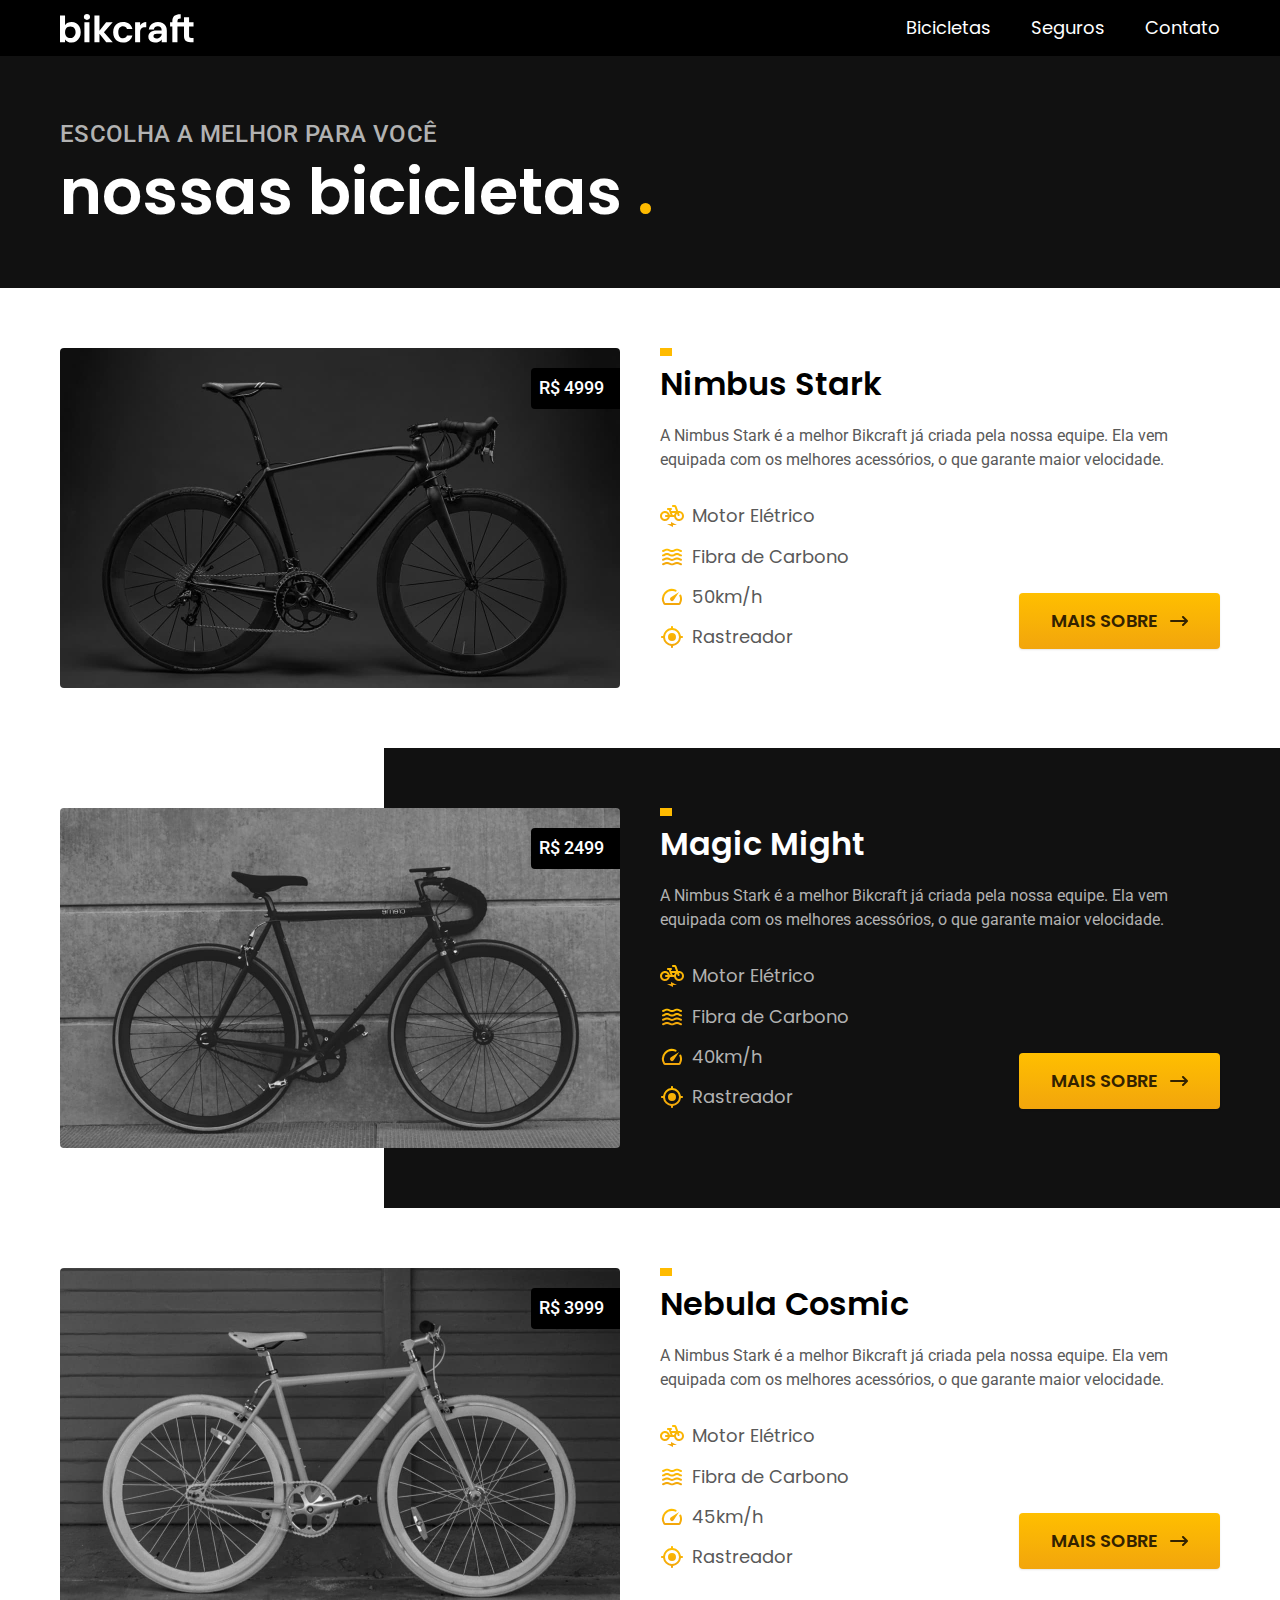
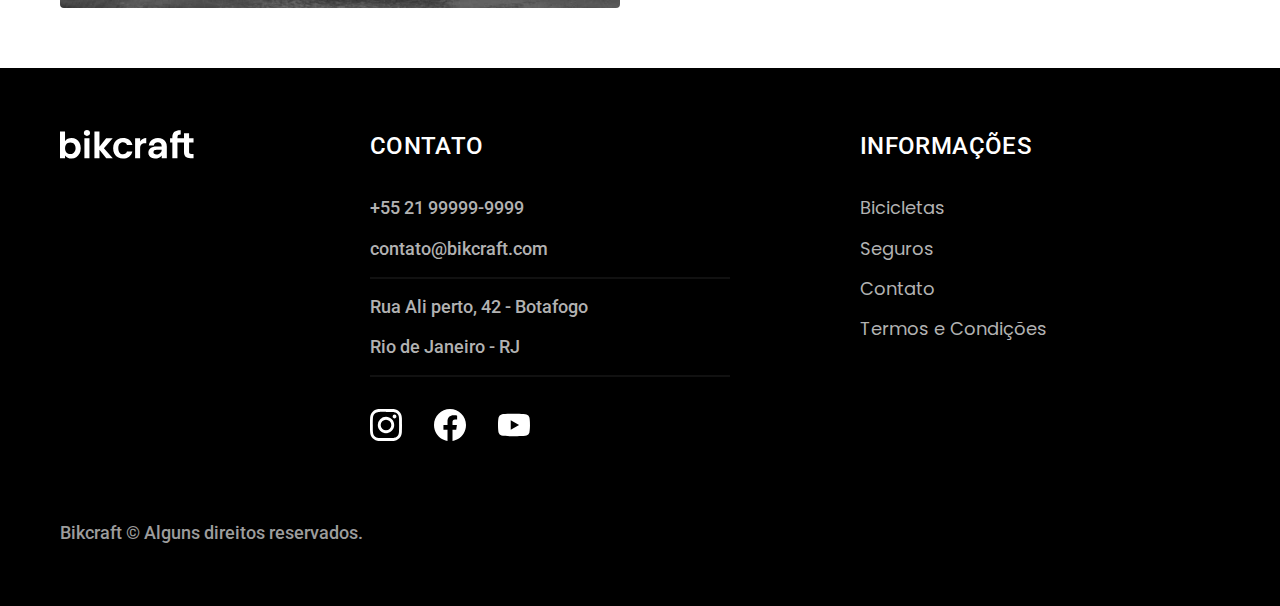
==== bicicletas.html @ ecf916e0 "pagina bicicletas" ====
<!DOCTYPE html>
<html lang="pt-br">
  <head>
    <meta charset="UTF-8" />
    <meta name="viewport" content="width=device-width, initial-scale=1.0" />

    <title>Bicicletas - Bikcraft</title>
    <meta name="description" content="Termos e condições." />

    <link rel="stylesheet" href="./css/style.css" />
    <link rel="preconnect" href="https://fonts.googleapis.com" />
    <link rel="preconnect" href="https://fonts.gstatic.com" crossorigin />
    <link
      href="https://fonts.googleapis.com/css2?family=Merriweather:ital,wght@1,900&family=Poppins:wght@400;600&family=Roboto:wght@400;500&display=swap"
      rel="stylesheet"
    />
  </head>

  <body id="bicicletas">
    <header class="header-bg">
      <div class="header container">
        <a href="./"><img src="./img/bikcraft.svg" alt="bikcraft" /></a>
        <nav aria-label="primária">
          <ul class="header-menu cor-0 font-1-m">
            <li><a href="./bicicletas.html">Bicicletas</a></li>
            <li><a href="./seguros.html">Seguros</a></li>
            <li><a href="./contato.html">Contato</a></li>
          </ul>
        </nav>
      </div>
    </header>
    <main>
      <div class="titulo-bg">
        <div class="titulo container">
          <p class="font-2-l-b cor-5">Escolha a melhor para você</p>
          <h1 class="font-1-xxl cor-0">
            nossas bicicletas <span class="cor-p1">.</span>
          </h1>
        </div>
      </div>

      <div class="bicicletas container">
        <div class="bicicletas-imagem">
          <img src="./img/bicicletas/nimbus.jpg" alt="bicicleta preta" />
          <span class="font-2-m cor-0">R$ 4999</span>
        </div>
        <div class="bicicletas-conteudo">
          <h2 class="font-1-xl">Nimbus Stark</h2>
          <p class="font-2-s cor-8">
            A Nimbus Stark é a melhor Bikcraft já criada pela nossa equipe. Ela
            vem equipada com os melhores acessórios, o que garante maior
            velocidade.
          </p>
          <ul class="font-1-m cor-8">
            <li>
              <img src="./img/icones/eletrica.svg" alt="" />Motor Elétrico
            </li>
            <li>
              <img src="./img/icones/carbono.svg" alt="" />Fibra de Carbono
            </li>
            <li><img src="./img/icones/velocidade.svg" alt="" />50km/h</li>
            <li><img src="./img/icones/rastreador.svg" alt="" />Rastreador</li>
          </ul>
          <a class="botao seta" href="./bicicletas/nimbus.html">Mais Sobre</a>
        </div>
      </div>

      <div class="bicicletas-bg">
        <div class="bicicletas container">
          <div class="bicicletas-imagem">
            <img src="./img/bicicletas/magic.jpg" alt="bicicleta preta" />
            <span class="font-2-m cor-0">R$ 2499</span>
          </div>
          <div class="bicicletas-conteudo">
            <h2 class="font-1-xl cor-0">Magic Might</h2>
            <p class="font-2-s cor-5">
              A Nimbus Stark é a melhor Bikcraft já criada pela nossa equipe.
              Ela vem equipada com os melhores acessórios, o que garante maior
              velocidade.
            </p>
            <ul class="font-1-m cor-5">
              <li>
                <img src="./img/icones/eletrica.svg" alt="" />Motor Elétrico
              </li>
              <li>
                <img src="./img/icones/carbono.svg" alt="" />Fibra de Carbono
              </li>
              <li><img src="./img/icones/velocidade.svg" alt="" />40km/h</li>
              <li>
                <img src="./img/icones/rastreador.svg" alt="" />Rastreador
              </li>
            </ul>
            <a class="botao seta" href="./bicicletas/magic.html">Mais Sobre</a>
          </div>
        </div>
      </div>

      <div class="bicicletas container">
        <div class="bicicletas-imagem">
          <img src="./img/bicicletas/nebula.jpg" alt="bicicleta preta" />
          <span class="font-2-m cor-0">R$ 3999</span>
        </div>
        <div class="bicicletas-conteudo">
          <h2 class="font-1-xl">Nebula Cosmic</h2>
          <p class="font-2-s cor-8">
            A Nimbus Stark é a melhor Bikcraft já criada pela nossa equipe. Ela
            vem equipada com os melhores acessórios, o que garante maior
            velocidade.
          </p>
          <ul class="font-1-m cor-8">
            <li>
              <img src="./img/icones/eletrica.svg" alt="" />Motor Elétrico
            </li>
            <li>
              <img src="./img/icones/carbono.svg" alt="" />Fibra de Carbono
            </li>
            <li><img src="./img/icones/velocidade.svg" alt="" />45km/h</li>
            <li><img src="./img/icones/rastreador.svg" alt="" />Rastreador</li>
          </ul>
          <a class="botao seta" href="./bicicletas/nebula.html">Mais Sobre</a>
        </div>
      </div>
    </main>

    <footer class="footer-bg">
      <div class="footer container">
        <img src="./img/bikcraft.svg" alt="Bikcraft" />
        <div class="footer-contato">
          <h3 class="font-2-l-b cor-0">Contato</h3>
          <ul class="font-2-m cor-5">
            <li><a href="tel:+5521999999999">+55 21 99999-9999</a></li>
            <li>
              <a href="mailto:contato@bikcraft.com">contato@bikcraft.com</a>
            </li>
            <li>Rua Ali perto, 42 - Botafogo</li>
            <li>Rio de Janeiro - RJ</li>
          </ul>
          <div class="footer-redes">
            <a href="./"
              ><img src="./img/redes/instagram.svg" alt="instagram"
            /></a>
            <a href="./"
              ><img src="./img/redes/facebook.svg" alt="facebook"
            /></a>
            <a href="./"><img src="./img/redes/youtube.svg" alt="youtube" /></a>
          </div>
        </div>
        <div class="footer-informacoes">
          <h3 class="font-2-l-b cor-0">Informações</h3>
          <nav>
            <ul class="font-1-m cor-5">
              <li><a href="./bicicletas.html">Bicicletas</a></li>
              <li><a href="./seguros.html">Seguros</a></li>
              <li><a href="./contato.html">Contato</a></li>
              <li><a href="./termos.html">Termos e Condições</a></li>
            </ul>
          </nav>
        </div>
        <p class="font-2-m cor-6 footer-copy">
          Bikcraft © Alguns direitos reservados.
        </p>
      </div>
    </footer>
  </body>
</html>
---- css/style.css ----
@charset "UTF-08";

@import "./global.css";
@import "./header.css";
@import "./cores.css";
@import "./tipografia.css";
@import "./home-introducao.css";
@import "./utilidades.css";
@import "./bicicletas-lista.css";
@import "./home-tecnologia.css";
@import "./home-parceiros.css";
@import "./home-depoimento.css";
@import "./seguros.css";
@import "./footer.css";
@import "./termos.css";
@import "./bicicletas.css";
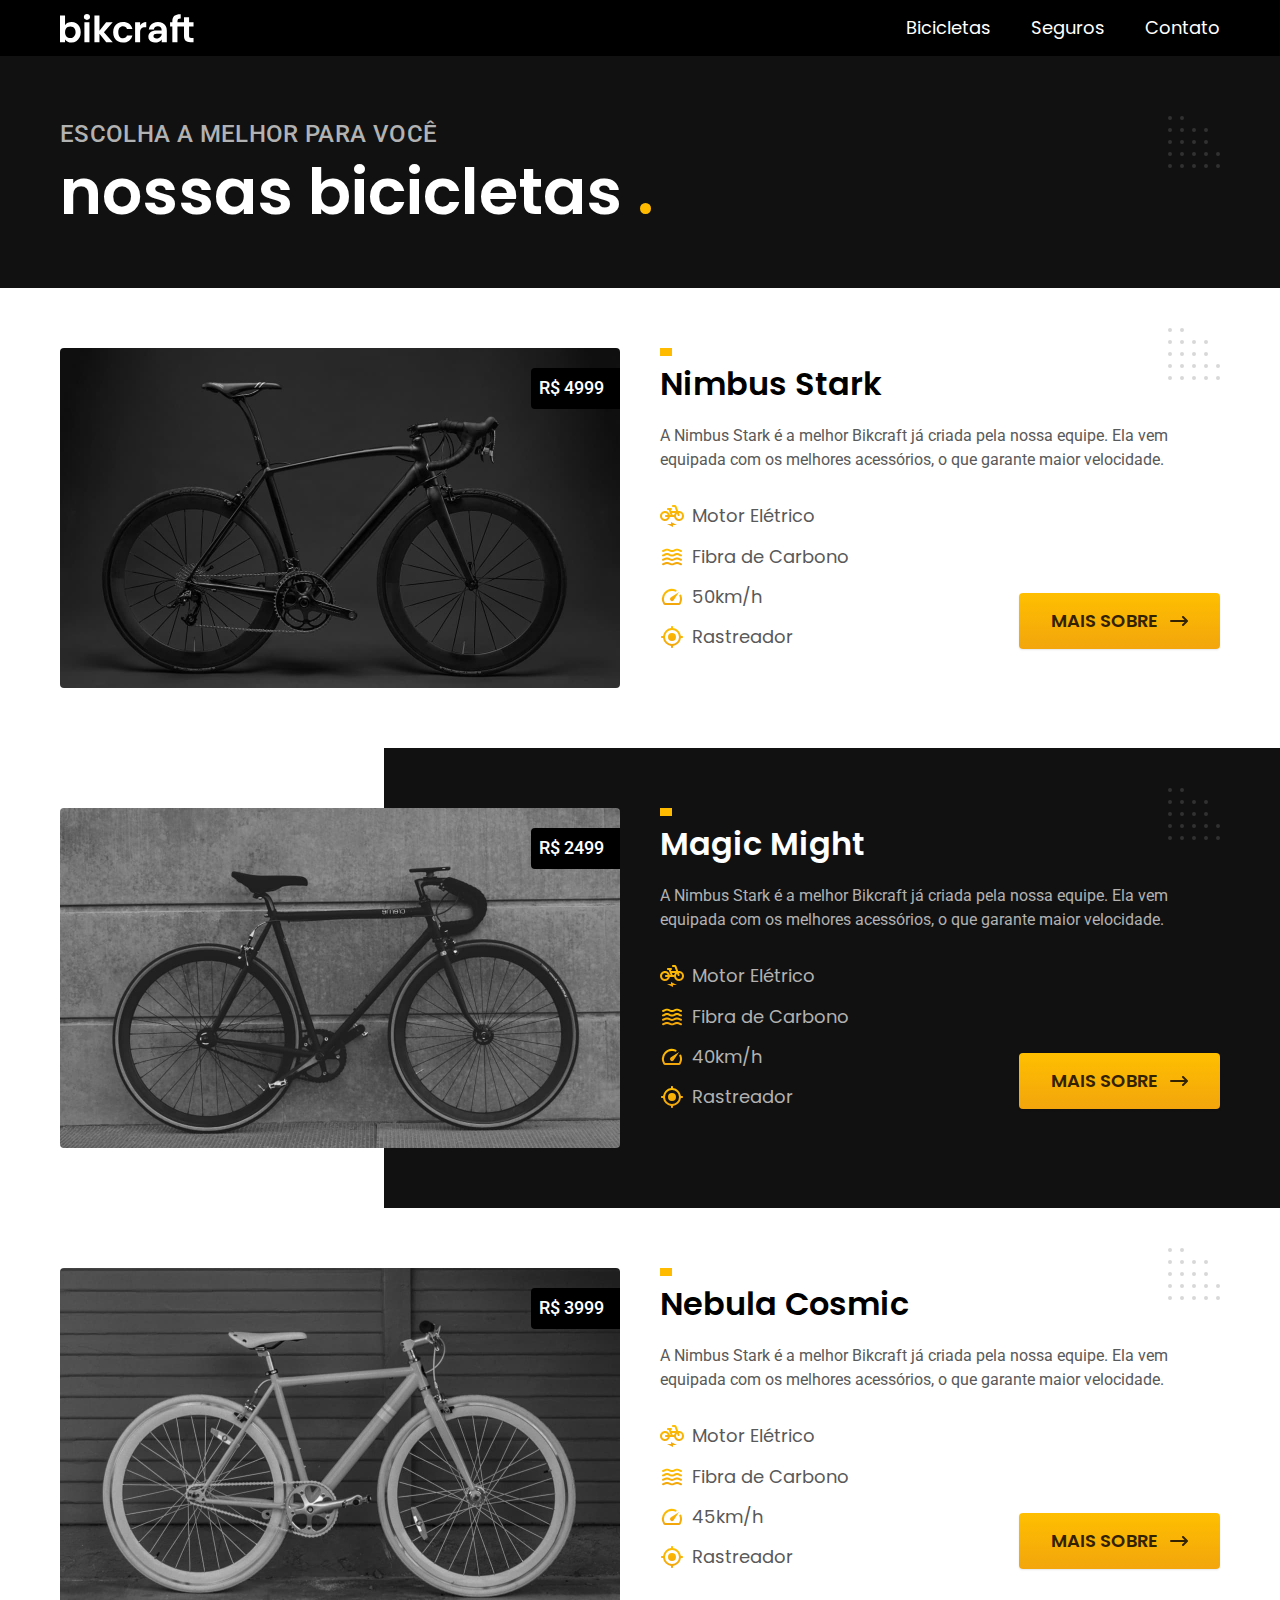
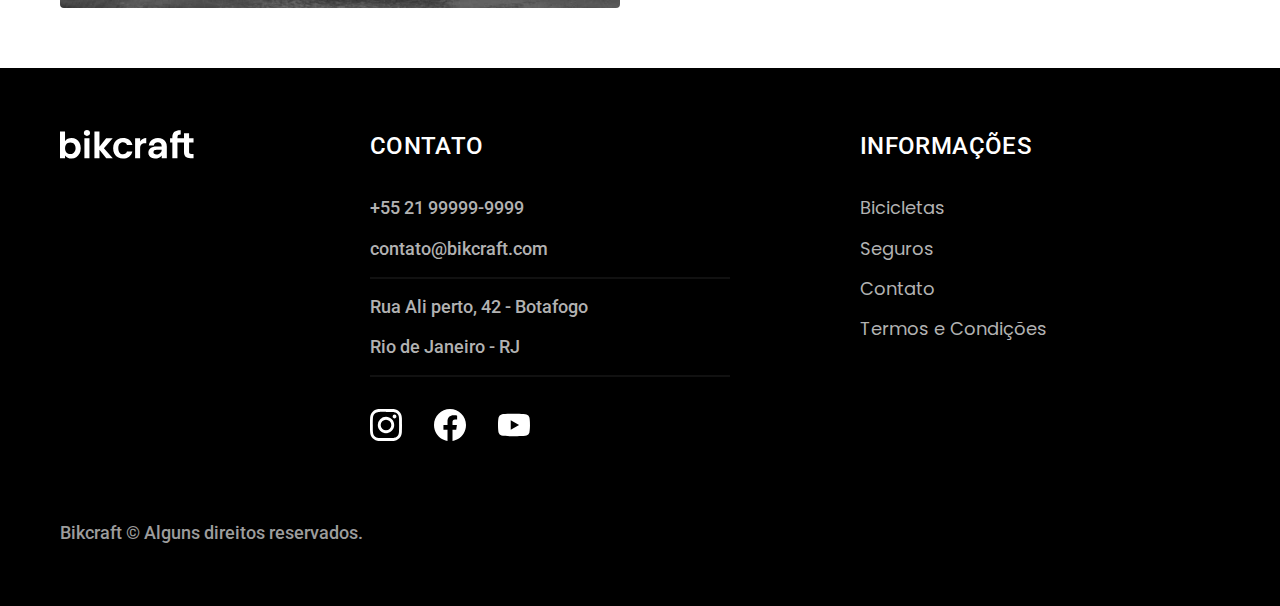
==== commit 67c7042a: "orçamento 2 parte e melhoramentos" ====
--- a/bicicletas.html
+++ b/bicicletas.html
@@ -7,6 +7,7 @@
     <title>Bicicletas - Bikcraft</title>
     <meta name="description" content="Termos e condições." />
 
+    <link rel="preload" href="./css/style.css" as="style" />
     <link rel="stylesheet" href="./css/style.css" />
     <link rel="preconnect" href="https://fonts.googleapis.com" />
     <link rel="preconnect" href="https://fonts.gstatic.com" crossorigin />
@@ -19,7 +20,9 @@
   <body id="bicicletas">
     <header class="header-bg">
       <div class="header container">
-        <a href="./"><img src="./img/bikcraft.svg" alt="bikcraft" /></a>
+        <a href="./"
+          ><img src="./img/bikcraft.svg" alt="bikcraft" width="136" height="32"
+        /></a>
         <nav aria-label="primária">
           <ul class="header-menu cor-0 font-1-m">
             <li><a href="./bicicletas.html">Bicicletas</a></li>
@@ -41,7 +44,12 @@
 
       <div class="bicicletas container">
         <div class="bicicletas-imagem">
-          <img src="./img/bicicletas/nimbus.jpg" alt="bicicleta preta" />
+          <img
+            src="./img/bicicletas/nimbus.jpg"
+            alt="bicicleta preta"
+            width="1120"
+            height="680"
+          />
           <span class="font-2-m cor-0">R$ 4999</span>
         </div>
         <div class="bicicletas-conteudo">
@@ -53,13 +61,37 @@
           </p>
           <ul class="font-1-m cor-8">
             <li>
-              <img src="./img/icones/eletrica.svg" alt="" />Motor Elétrico
-            </li>
-            <li>
-              <img src="./img/icones/carbono.svg" alt="" />Fibra de Carbono
-            </li>
-            <li><img src="./img/icones/velocidade.svg" alt="" />50km/h</li>
-            <li><img src="./img/icones/rastreador.svg" alt="" />Rastreador</li>
+              <img
+                src="./img/icones/eletrica.svg"
+                alt=""
+                width="32"
+                height="32"
+              />Motor Elétrico
+            </li>
+            <li>
+              <img
+                src="./img/icones/carbono.svg"
+                alt=""
+                width="32"
+                height="32"
+              />Fibra de Carbono
+            </li>
+            <li>
+              <img
+                src="./img/icones/velocidade.svg"
+                alt=""
+                width="32"
+                height="32"
+              />50km/h
+            </li>
+            <li>
+              <img
+                src="./img/icones/rastreador.svg"
+                alt=""
+                width="32"
+                height="32"
+              />Rastreador
+            </li>
           </ul>
           <a class="botao seta" href="./bicicletas/nimbus.html">Mais Sobre</a>
         </div>
@@ -68,7 +100,12 @@
       <div class="bicicletas-bg">
         <div class="bicicletas container">
           <div class="bicicletas-imagem">
-            <img src="./img/bicicletas/magic.jpg" alt="bicicleta preta" />
+            <img
+              src="./img/bicicletas/magic.jpg"
+              alt="bicicleta preta"
+              width="1120"
+              height="680"
+            />
             <span class="font-2-m cor-0">R$ 2499</span>
           </div>
           <div class="bicicletas-conteudo">
@@ -80,14 +117,36 @@
             </p>
             <ul class="font-1-m cor-5">
               <li>
-                <img src="./img/icones/eletrica.svg" alt="" />Motor Elétrico
-              </li>
-              <li>
-                <img src="./img/icones/carbono.svg" alt="" />Fibra de Carbono
-              </li>
-              <li><img src="./img/icones/velocidade.svg" alt="" />40km/h</li>
-              <li>
-                <img src="./img/icones/rastreador.svg" alt="" />Rastreador
+                <img
+                  src="./img/icones/eletrica.svg"
+                  alt=""
+                  width="32"
+                  height="32"
+                />Motor Elétrico
+              </li>
+              <li>
+                <img
+                  src="./img/icones/carbono.svg"
+                  alt=""
+                  width="32"
+                  height="32"
+                />Fibra de Carbono
+              </li>
+              <li>
+                <img
+                  src="./img/icones/velocidade.svg"
+                  alt=""
+                  width="32"
+                  height="32"
+                />40km/h
+              </li>
+              <li>
+                <img
+                  src="./img/icones/rastreador.svg"
+                  alt=""
+                  width="32"
+                  height="32"
+                />Rastreador
               </li>
             </ul>
             <a class="botao seta" href="./bicicletas/magic.html">Mais Sobre</a>
@@ -97,7 +156,12 @@
 
       <div class="bicicletas container">
         <div class="bicicletas-imagem">
-          <img src="./img/bicicletas/nebula.jpg" alt="bicicleta preta" />
+          <img
+            src="./img/bicicletas/nebula.jpg"
+            alt="bicicleta preta"
+            width="1120"
+            height="680"
+          />
           <span class="font-2-m cor-0">R$ 3999</span>
         </div>
         <div class="bicicletas-conteudo">
@@ -109,13 +173,37 @@
           </p>
           <ul class="font-1-m cor-8">
             <li>
-              <img src="./img/icones/eletrica.svg" alt="" />Motor Elétrico
-            </li>
-            <li>
-              <img src="./img/icones/carbono.svg" alt="" />Fibra de Carbono
-            </li>
-            <li><img src="./img/icones/velocidade.svg" alt="" />45km/h</li>
-            <li><img src="./img/icones/rastreador.svg" alt="" />Rastreador</li>
+              <img
+                src="./img/icones/eletrica.svg"
+                alt=""
+                width="32"
+                height="32"
+              />Motor Elétrico
+            </li>
+            <li>
+              <img
+                src="./img/icones/carbono.svg"
+                alt=""
+                width="32"
+                height="32"
+              />Fibra de Carbono
+            </li>
+            <li>
+              <img
+                src="./img/icones/velocidade.svg"
+                alt=""
+                width="32"
+                height="32"
+              />45km/h
+            </li>
+            <li>
+              <img
+                src="./img/icones/rastreador.svg"
+                alt=""
+                width="32"
+                height="32"
+              />Rastreador
+            </li>
           </ul>
           <a class="botao seta" href="./bicicletas/nebula.html">Mais Sobre</a>
         </div>
@@ -124,7 +212,7 @@
 
     <footer class="footer-bg">
       <div class="footer container">
-        <img src="./img/bikcraft.svg" alt="Bikcraft" />
+        <img src="./img/bikcraft.svg" alt="Bikcraft" width="136" height="32" />
         <div class="footer-contato">
           <h3 class="font-2-l-b cor-0">Contato</h3>
           <ul class="font-2-m cor-5">
@@ -137,12 +225,26 @@
           </ul>
           <div class="footer-redes">
             <a href="./"
-              ><img src="./img/redes/instagram.svg" alt="instagram"
+              ><img
+                src="./img/redes/instagram.svg"
+                alt="instagram"
+                width="32"
+                height="32"
             /></a>
             <a href="./"
-              ><img src="./img/redes/facebook.svg" alt="facebook"
+              ><img
+                src="./img/redes/facebook.svg"
+                alt="facebook"
+                width="32"
+                height="32"
             /></a>
-            <a href="./"><img src="./img/redes/youtube.svg" alt="youtube" /></a>
+            <a href="./"
+              ><img
+                src="./img/redes/youtube.svg"
+                alt="youtube"
+                width="32"
+                height="32"
+            /></a>
           </div>
         </div>
         <div class="footer-informacoes">
--- a/css/style.css
+++ b/css/style.css
@@ -14,3 +14,11 @@
 @import "./footer.css";
 @import "./termos.css";
 @import "./bicicletas.css";
+@import "./vantagens.css";
+@import "./perguntas.css";
+@import "./bicicleta.css";
+@import "./seguro.css";
+@import "./contato.css";
+@import "./loja.css";
+@import "./formulario.css";
+@import "./orcamento.css";
--- a/css/style.css
+++ b/css/style.css
@@ -14,3 +14,11 @@
 @import "./footer.css";
 @import "./termos.css";
 @import "./bicicletas.css";
+@import "./vantagens.css";
+@import "./perguntas.css";
+@import "./bicicleta.css";
+@import "./seguro.css";
+@import "./contato.css";
+@import "./loja.css";
+@import "./formulario.css";
+@import "./orcamento.css";
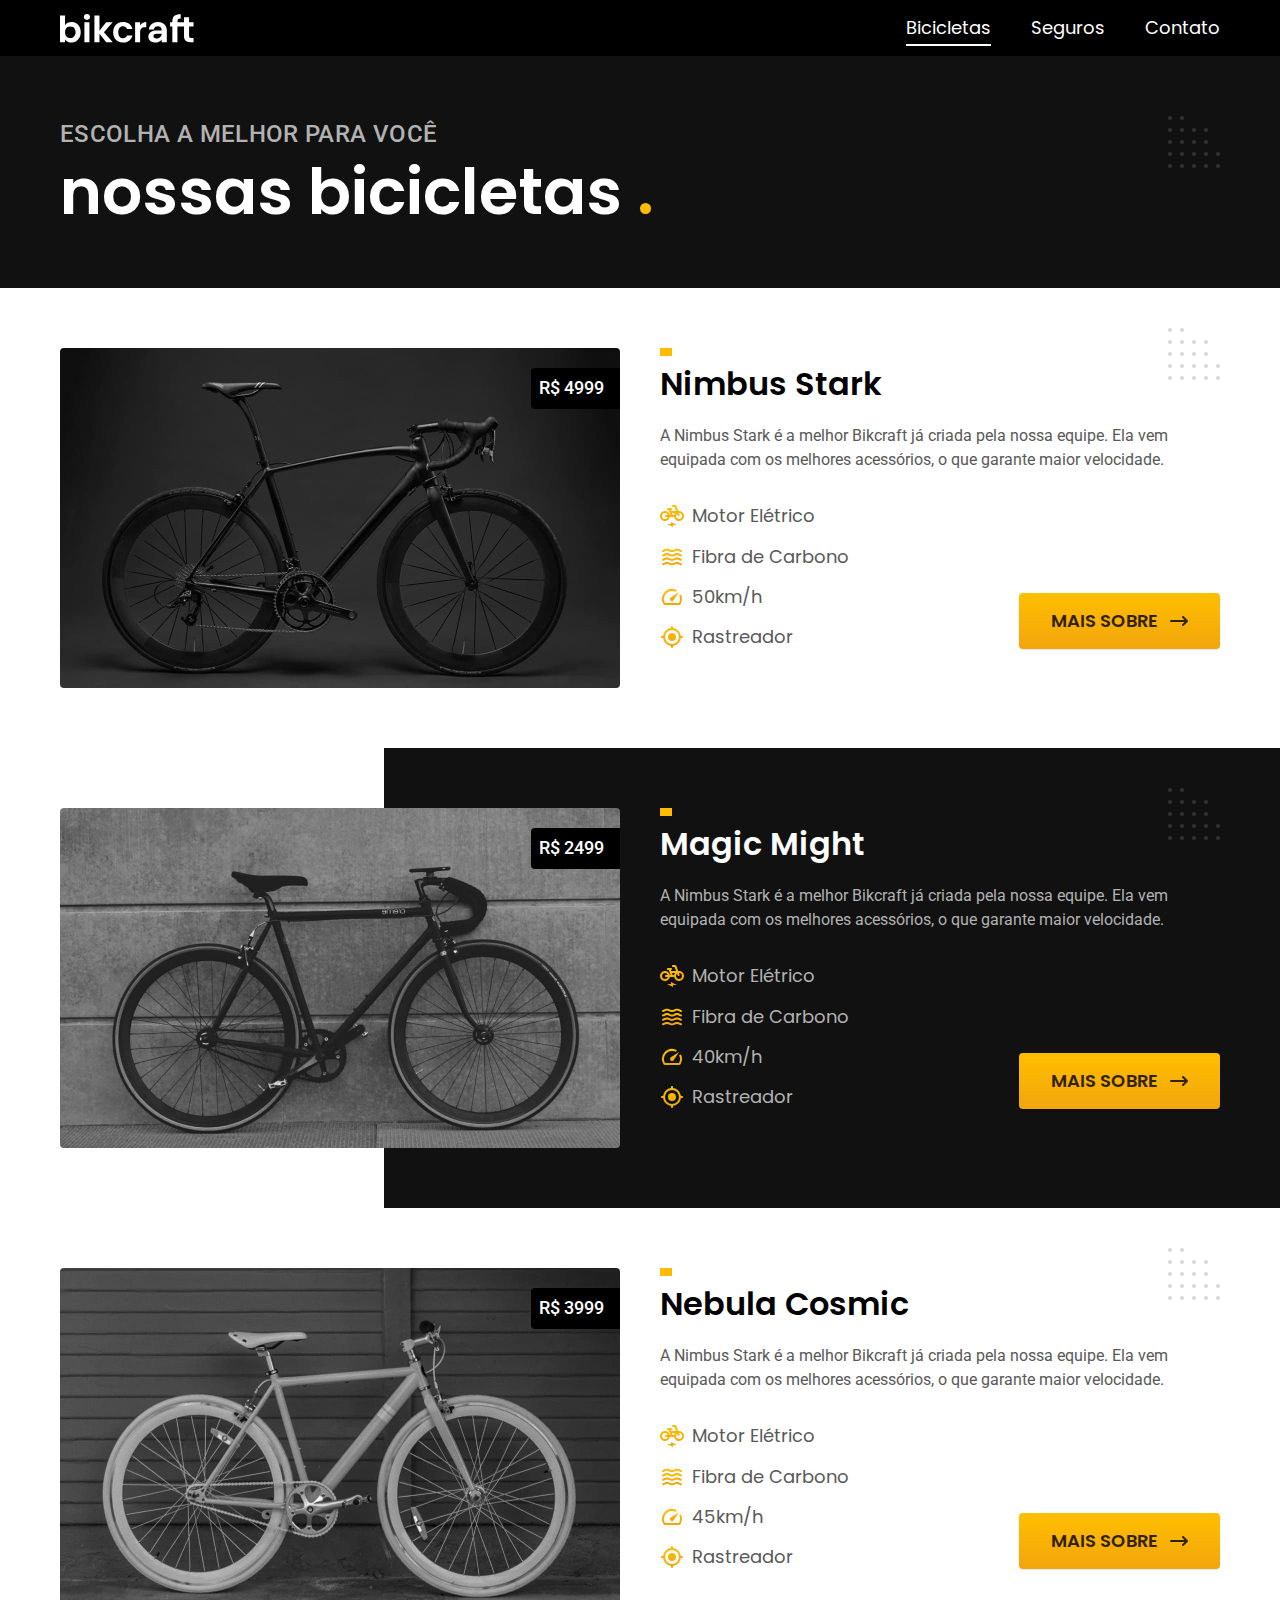
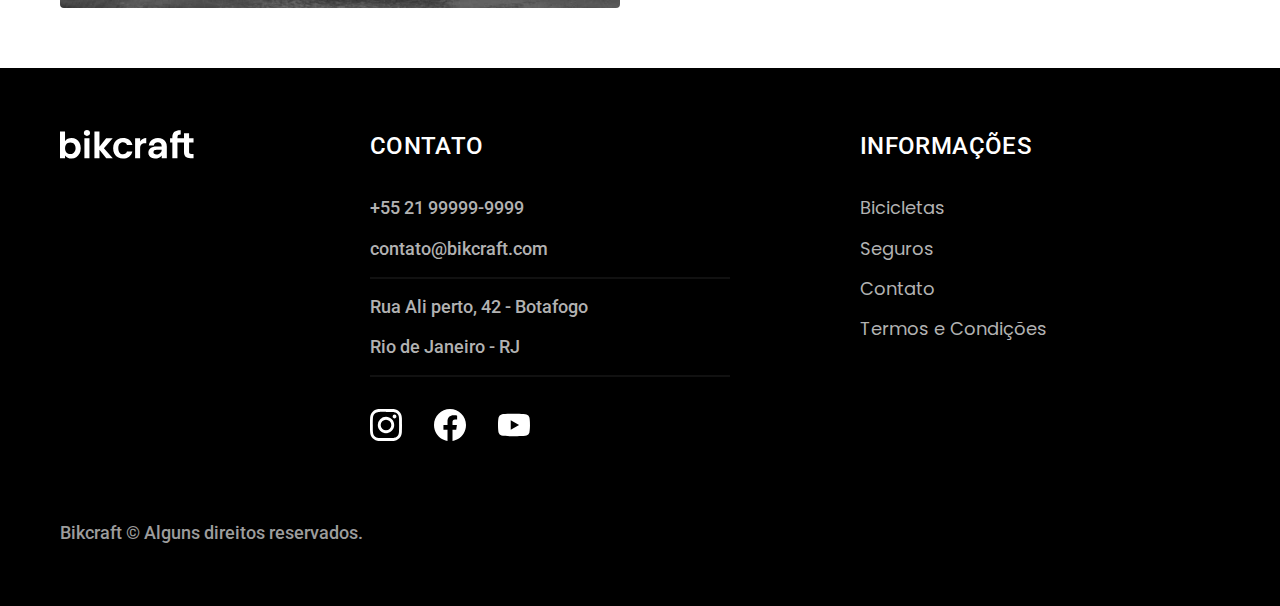
==== commit c0509772: "finalização e otimização" ====
--- a/bicicletas.html
+++ b/bicicletas.html
@@ -7,8 +7,8 @@
     <title>Bicicletas - Bikcraft</title>
     <meta name="description" content="Termos e condições." />
 
-    <link rel="preload" href="./css/style.css" as="style" />
-    <link rel="stylesheet" href="./css/style.css" />
+    <link rel="preload" href="./css/style.min.css" as="style" />
+    <link rel="stylesheet" href="./css/style.min.css" />
     <link rel="preconnect" href="https://fonts.googleapis.com" />
     <link rel="preconnect" href="https://fonts.gstatic.com" crossorigin />
     <link
@@ -263,5 +263,6 @@
         </p>
       </div>
     </footer>
+    <script src="./js/script.js"></script>
   </body>
 </html>
--- a/css/style.min.css
+++ b/css/style.min.css
@@ -0,0 +1 @@
+@charset "UTF-08";*{margin:0;padding:0;box-sizing:border-box;list-style:none}body{font-family:Arial,Helvetica,sans-serif}img{max-width:100%;height:auto;display:block}a{text-decoration:none;color:inherit}img[src$=".jpg"]{border-radius:4px}.header-bg{background-color:var(--cor-12)}.header{display:flex;flex-wrap:wrap;gap:20px;justify-content:space-between;align-items:center}.header-menu{display:flex;flex-wrap:wrap;gap:40px}.header-menu a{display:inline-block;padding:16px 0;position:relative}.header-menu a::after{content:"";display:block;height:2px;width:0;background-color:var(--cor-0);margin-top:4px;transition:.3s;position:absolute}.header-menu a.ativo::after,.header-menu a:hover::after{width:100%}@media (max-width:800px){.header-menu{gap:20px}.header-menu a{background:var(--cor-11);padding:12px 16px;border-radius:4px}.header-menu a:hover{background-color:var(--cor-10)}.header-menu a::after{display:none}}@media (max-width:600px){.header-menu{gap:12px}.header-menu a{padding:8px 12px;font-size:14px}}:root{--cor-12:#000;--cor-11:#111;--cor-10:#2e2e2e;--cor-9:#404040;--cor-8:#595959;--cor-7:#717171;--cor-6:#9c9c9c;--cor-5:#b2b2b2;--cor-4:#ccc;--cor-3:#dedede;--cor-2:#ededed;--cor-1:#f7f7f7;--cor-0:#fff;--cor-p1:#ffbb00;--cor-p2:#e4a30b;--cor-p3:#a66f00;--cor-p4:#664400;--cor-p5:#332200}.cor-0{color:var(--cor-0)}.cor-1{color:var(--cor-1)}.cor-2{color:var(--cor-2)}.cor-3{color:var(--cor-3)}.cor-4{color:var(--cor-4)}.cor-5{color:var(--cor-5)}.cor-6{color:var(--cor-6)}.cor-7{color:var(--cor-7)}.cor-8{color:var(--cor-8)}.cor-9{color:var(--cor-9)}.cor-10{color:var(--cor-10)}.cor-11{color:var(--cor-11)}.cor-12{color:var(--cor-12)}.cor-p1{color:var(--cor-p1)}.cor-p2{color:var(--cor-p2)}.cor-p3{color:var(--cor-p3)}.cor-p4{color:var(--cor-p4)}.cor-p5{color:var(--cor-p5)}.font-1-xs{font:400 0.75rem/1.35 Poppins,sans-serif}.font-2-xs{font:400 0.875rem/1.43 Roboto,sans-serif}.font-1-s{font:400 1rem/1.5 Poppins,sans-serif}.font-2-s{font:400 1rem/1.5 Roboto,sans-serif}.font-1-m,.font-1-m-b{font:400 1.125rem/1.35 Poppins,sans-serif}.font-1-m-b{font-weight:600}.font-2-m{font:500 1.125rem/1.35 Roboto,sans-serif}.font-1-l{font:400 1.5rem/1.5 Poppins,sans-serif}.font-2-l,.font-2-l-b{font:400 1.5rem/1.5 Roboto,sans-serif}.font-2-l-b{font-weight:500;letter-spacing:.015em;text-transform:uppercase}.font-1-xl{font:600 2rem/1.25 Poppins,sans-serif}.font-2-xl{font:500 2rem/1.25 Roboto,sans-serif}.font-1-xxl{font:600 4rem/1.125 Poppins,sans-serif}@media (max-width:1200px){.font-1-xxl{font-size:3rem}.font-2-l,.font-2-l-b{font-size:1.125rem}}@media (max-width:800px){.font-1-xxl{font-size:2rem}.font-1-xl,.font-2-xl{font-size:1.5rem}}.introducao-bg{background:var(--cor-12) url(../img/dec/bottom-left.svg) no-repeat bottom 160px left;box-shadow:inset 0 -120px var(--cor-0)}.introducao{display:grid;grid-template-columns:1fr 1fr;gap:0 40px}.introducao-conteudo{align-self:end;padding-bottom:200px}.introducao img{width:100%;height:100%;object-fit:cover}.introducao h1{margin-bottom:32px}.introducao p{margin-bottom:20px;font-size:24px;line-height:1.5;font-family:Roboto;font-weight:400}@media (max-width:1200px){.introducao h1{font-size:48px}.introducao p{font-size:18px}}@media (max-width:800px){.introducao-bg{background-color:var(--cor-11);padding-top:40px;box-shadow:inset 0 -60px var(--cor-0)}.introducao{grid-template-columns:1fr;gap:32px}.introducao-conteudo{padding-bottom:0}.introducao h1{font-size:32px;margin-bottom:16px}.introducao img{height:300px;width:100%}}.container{max-width:1200px;padding-left:20px;padding-right:20px;margin-left:auto;margin-right:auto}.link{display:inline-block;color:var(--cor-p1);font:500 1.5rem/1.5 Poppins,sans-serif;text-transform:uppercase}.link::after{content:"";display:block;width:100%;height:4px;background-color:currentColor}.link:hover{color:var(--cor-0)}.botao{display:inline-block;padding:16px 32px;background:linear-gradient(#ffbf00,#f2a50c);border-radius:4px;box-shadow:0 1px 2px rgba(0,0,0,.1);text-transform:uppercase;color:var(--cor-p5);font:600 1.125rem/1.35 Poppins,sans-serif;max-width:max-content;border:none;cursor:pointer}.botao.secundario{background:var(--cor-10);color:var(--cor-2)}.botao.secundario:hover{background:var(--cor-9)}.botao.seta{display:flex;align-items:center}.botao.seta::after{content:"";display:inline-block;width:18px;height:10px;margin-left:12px;background:url(../img/icones/seta.svg);transition:transform .2s}.botao.seta:hover::after{transform:translateX(4px)}.botao:hover{background:linear-gradient(#ffb60d,#e59317)}@media (max-width:600px){.botao{padding:12px 16px;font-size:1rem}}.titulo-bg{padding-top:60px;padding-bottom:60px;background-color:var(--cor-11)}.titulo{background:url(../img/dec/top-right.svg) no-repeat top right 20px}.titulo p{margin-bottom:4px}@media (max-width:800px){.titulo-bg{padding-top:40px;padding-bottom:40px}.titulo p{font-size:1rem;text-transform:lowercase}}.bicicletas-lista{padding-top:60px;padding-bottom:120px}.bicicletas-lista ul{display:flex;gap:40px;padding:0 20px 20px 20px;max-width:1440px;margin:0 auto;overflow-x:auto}#bicicleta .bicicletas-lista ul{padding:0 0 20px 0}.bicicletas-lista li{min-width:280px;flex:1}.bicicletas-lista h2{margin-bottom:40px}.bicicletas-lista a{display:block}.bicicletas-lista img{margin-bottom:16px}.bicicletas-lista h3{margin-bottom:8px;display:flex;align-items:center}.bicicletas-lista h3::before{content:"";width:12px;height:8px;background-color:var(--cor-p1);display:inline-block;margin-right:8px;transition:width .2s}.bicicletas-lista a:hover h3::before{width:24px}.bicicletas-lista li span{padding-left:20px}@media (max-width:800px){.bicicletas-lista{padding-bottom:60px}.bicicletas-lista ul{gap:20px}}.tecnologia-bg{background-color:var(--cor-11);box-shadow:inset 0 80px var(--cor-0),inset 0 -80px var(--cor-0)}.tecnologia{display:grid;grid-template-columns:1fr 1fr;gap:40px}.tecnologia-imagem img{width:100%;height:100%;object-fit:cover;object-position:left}.tecnologia-conteudo{padding-top:160px;padding-bottom:160px}.tecnologia-conteudo>span{display:block;margin-bottom:20px}.tecnologia-conteudo h2{margin-bottom:32px}.tecnologia-conteudo>p{margin-bottom:20px}.tecnologia a{margin-bottom:80px}.tecnologia-vantagens{display:flex;gap:40px}.tecnologia-vantagens h3{margin-bottom:8px;width:max-content}.tecnologia-vantagens img{width:24px;margin-bottom:8px}@media (max-width:800px){.tecnologia-bg{box-shadow:initial}.tecnologia{grid-template-columns:1fr}.tecnologia-conteudo{padding-top:60px;padding-bottom:60px}.tecnologia-imagem{display:none}.tecnologia a{margin-bottom:60px}}@media (max-width:600px){.tecnologia-vantagens{flex-direction:column}}.parceiros{padding-top:60px;padding-bottom:120px}.parceiros h2{margin-bottom:60px}.parceiros ul{padding:0 20px;max-width:1400px;margin:0 auto;display:grid;grid-template-columns:repeat(4,1fr)}.parceiros li{padding:32px;display:flex;border-left:2px solid var(--cor-2)}.parceiros img{margin:auto}.parceiros li:first-child,.parceiros li:nth-child(5){border-left:none}.parceiros li:nth-child(n+5){border-top:2px solid var(--cor-2)}@media (max-width:800px){.parceiros{padding-bottom:60px}.parceiros h2{padding-bottom:20px}.parceiros ul{grid-template-columns:repeat(2,1fr)}.parceiros li:nth-child(n+3){border-top:2px solid var(--cor-2)}.parceiros li:nth-child(odd){border-left:none}.parceiros li{padding:20px}}.depoimento{display:grid;grid-template-columns:1fr 1fr;background-color:var(--cor-p1);overflow:hidden}.depoimento img{border-radius:0;width:100%;height:100%;object-fit:cover}.depoimento-conteudo{padding:40px 40px 80px 80px;align-self:end;background:url(../img/dec/bottom-right-p.svg) no-repeat bottom 40px right 40px}.depoimento-conteudo p{font-family:Merriweather,serif;font-style:italic;font-weight:900;margin-bottom:32px;max-width:32ch;position:relative}.depoimento p::before{content:"“";font-size:5rem;color:var(--cor-p2);position:absolute;left:-50px;top:-20px}.depoimento p::after{content:"”";font-size:5rem;color:var(--cor-p2);position:absolute}@media (max-width:800px){.depoimento{grid-template-columns:1fr;text-align:center}.depoimento-conteudo{padding:40px 20px;justify-self:center}.depoimento img{max-height:200px}}@media (min-width:1200px){.depoimento img{max-height:520px}}.seguros-bg{background-color:var(--cor-11)}.seguros{padding-top:60px;padding-bottom:60px;display:grid;grid-template-columns:1fr 1fr;gap:40px;align-items:center}#seguros .seguros{padding-top:0}.seguros h2,.seguros-item a{grid-column:1/-1}.seguros-item{background-color:var(--cor-12);padding:32px 32px 32px 60px;display:grid;grid-template-columns:1fr auto;border-radius:4px}.seguros-item h3{margin-bottom:40px}.seguros-item span{grid-column:2;display:block;text-align:right}.seguros-item ul{grid-column:1/-1;margin-bottom:32px}.seguros-item li{display:flex;align-items:center;position:relative}.seguros-item li+li{margin-top:20px}.seguros-item li::before{content:"";display:inline-block;width:13px;height:9px;background-image:url(../img/icones/lista.svg);position:absolute;left:-21px}@media (max-width:800px){.seguros{grid-template-columns:1fr}}.footer-bg{background-color:var(--cor-12)}.footer{display:grid;grid-template-columns:3fr 5fr 4fr;gap:40px;padding-top:60px;padding-bottom:60px}.footer h3{margin-bottom:32px}.footer-contato ul{margin-bottom:32px}.footer-contato li:nth-child(2n)::after{content:"";max-width:360px;display:block;height:2px;margin-top:16px;background:var(--cor-11)}.footer li{margin-bottom:16px}.footer-redes{display:flex;gap:32px}.footer a:hover{color:var(--cor-0)}.footer-copy{grid-column:1/-1;margin-top:40px}@media (max-width:800px){.footer>img{display:none}.footer{grid-template-columns:1fr 1fr}}@media (max-width:600px){.footer{grid-template-columns:1fr;gap:60px}.footer-copy{margin-top:0}}.termos{padding-top:80px;padding-bottom:80px}.termos h2{font-weight:600;margin-bottom:20px}.termos p{margin-bottom:24px;max-width:75ch}.termos p+h2{margin-top:40px}.bicicletas-bg{background:linear-gradient(to right,var(--cor-0) 30%,var(--cor-11) 30%)}.bicicletas{display:grid;grid-template-columns:1fr 1fr;gap:40px;padding-top:60px;padding-bottom:60px;background:url(../img/dec/top-right.svg) no-repeat top 40px right 20px}.bicicletas-imagem{display:grid}.bicicletas-imagem img{grid-area:1/1}.bicicletas-imagem span{background-color:var(--cor-12);padding:8px 16px 8px 8px;display:inline-block;grid-area:1/1;place-self:start end;margin-top:20px;border-radius:4px 0 0 4px}.bicicletas-conteudo{display:grid;grid-template-columns:1fr auto;align-items:start;align-content:start}.bicicletas h2,.bicicletas p{grid-column:1/-1}.bicicletas h2{margin-bottom:20px}.bicicletas h2::before{content:"";display:block;width:12px;height:8px;background-color:var(--cor-p1);margin-bottom:8px}.bicicletas p{margin-bottom:32px}.bicicletas a{place-self:end}.bicicletas li{display:flex;align-items:center}.bicicletas-conteudo img{width:24px;margin-right:8px}.bicicletas ul{display:grid;gap:16px}@media (max-width:800px){.bicicletas{grid-template-columns:1fr;gap:20px;padding-top:40px;padding-bottom:40px}.bicicletas-bg{background:var(--cor11)}}@media (max-width:600px){.bicicletas-conteudo{grid-template-columns:1fr}.bicicletas ul{margin-bottom:32px;grid-template-columns:1fr 1fr;font-size:1rem}.bicicletas a{place-self:start}}.vantagens-bg{background-color:var(--cor-12)}.vantagens{padding-top:120px;padding-bottom:120px}.vantagens h2{padding-bottom:60px}.vantagens ul{display:grid;grid-template-columns:repeat(auto-fit,minmax(280px,max-content));gap:40px 80px}.vantagens h3,.vantagens img{margin-bottom:8px}@media (max-width:800px){.vantagens{padding-top:60px;padding-bottom:60px}.vantagens h2{padding-bottom:40px}.vantagens ul{gap:20px}}.perguntas{padding-bottom:120px;padding-top:120px}.perguntas h2{margin-bottom:60px}.perguntas dl>div{padding:20px;border-radius:4px}.perguntas dl>div:nth-child(odd){background-color:var(--cor-1)}.perguntas button{display:grid;grid-template-columns:auto 1fr auto;align-items:center;gap:8px;cursor:pointer;border:none;background:0 0;width:100%;text-align:left}.perguntas button::before{content:"";display:inline-block;width:12px;height:8px;background-color:var(--cor-p1)}.perguntas button::after{content:"";display:inline-block;width:14px;height:6px;background:url(../img/icones/seta-abrir.svg)}.perguntas button:hover::after,.perguntas button[aria-expanded=true]::after{transform:rotate(180deg);transition:.2s}.perguntas dd{display:none}.perguntas dd.ativa{display:block}.perguntas dd{padding-left:20px;padding-top:16px;max-width:80ch}@media (max-width:800px){.perguntas{padding-top:60px;padding-bottom:60px}.perguntas h2{margin-bottom:40px}}.bicicleta{display:grid;grid-template-columns:1fr 1fr;align-items:start;gap:40px;padding-top:60px;padding-bottom:60px}#bicicleta .titulo p{text-transform:uppercase}.bicicleta-imagens{display:flex;flex-wrap:wrap;gap:20px}.bicicleta-imagens img{flex:1;min-width:200px}.bicicleta-imagens img:first-child{min-width:100%}.bicicleta-conteudo p{margin-bottom:32px}.bicicleta-comprar{display:grid;grid-template-columns:max-content auto;align-items:center;justify-items:start;gap:8px 12px;margin-bottom:40px}.bicicleta-comprar a{grid-row:span 2}.bicicleta-comprar span{display:flex;align-items:center;background-color:var(--cor-12);gap:8px;padding:4px 8px;border-radius:4px}.bicicleta-conteudo h2{text-transform:uppercase;letter-spacing:.015em;margin-bottom:12px}.bicicleta-ficha,.bicicleta-informacoes{padding:32px;border-radius:4px;background-color:var(--cor-12)}.bicicleta-informacoes{margin-bottom:40px;display:grid;grid-template-columns:1fr 1fr;gap:32px}.bicicleta-informacoes img{width:24px;margin-bottom:8px}.bicicleta-informacoes h3{margin-bottom:8px}.bicicleta-ficha li{padding:4px 0;display:flex;justify-content:space-between;border-bottom:1px solid var(--cor-11)}.bicicleta-ficha li:last-child{border-bottom:none}.bicicleta-ficha span{color:var(--cor-6)}@media (max-width:800px){.bicicleta{grid-template-columns:1fr;padding-top:40px;padding-bottom:40px}.bicicleta-imagens{grid-row:2}}@media (max-width:400px){.bicicleta-informacoes{grid-template-columns:1fr}.bicicleta-comprar{grid-template-columns:1fr}}.seguro-bg{background-color:var(--cor-11);box-shadow:inset 0 120px var(--cor-0),inset 0 -120px var(--cor-12)}.seguro{display:grid;grid-template-columns:1fr 1fr;gap:40px}.seguro-imagem img{width:100%;height:100%;object-fit:cover}.seguro-conteudo{padding-top:180px;padding-bottom:180px}.seguro h2{margin-bottom:32px}.seguro p{margin-bottom:20px}@media (max-width:800px){.seguro-br{box-shadow:inset 0 -60px var(--cor-12)}.seguro{grid-template-columns:1fr}.seguro-conteudo{grid-row:1;padding-top:40px;padding-bottom:0}}#contato{background:linear-gradient(var(--cor-11) 600px,var(--cor-1) 0)}.contato{display:grid;grid-template-columns:5fr 7fr}.contato-dados,.contato-formulario{padding:60px;box-shadow:0 1px 2px rgba(0,0,0,.1)}.contato-dados{background:var(--cor-12) url(../img/dec/bottom-left.svg) no-repeat bottom 20px left 20px;border-radius:5px 0 0 5px}.contato-formulario{background:var(--cor-0) url(../img/dec/bottom-right.svg) no-repeat bottom 20px right 20px;border-radius:0 5px 5px 0}.contato-dados h2{margin-bottom:60px}.contato-endereco{margin-bottom:32px;padding-left:28px;background:url(../img/icones/local.svg) no-repeat 0 2px}.contato-endereco p{margin-bottom:8px}.contato-meios a{max-width:max-content;display:block;margin-bottom:8px;padding-left:28px}.contato-meios a:hover{color:var(--cor-0)}.contato-meios a:first-child{background:url(../img/icones/email.svg) no-repeat 0 2px}.contato-meios a:nth-child(2){margin-bottom:32px}.contato-meios a:nth-child(3){margin-bottom:60px;background:url(../img/icones/telefone.svg) no-repeat 0 2px}.contato-redes{display:flex;gap:32px;padding-left:28px}@media (max-width:800px){.contato{grid-template-columns:1fr}.contato-dados,.contato-formulario{padding:20px}.contato-dados{border-radius:5px 5px 0 0;background:var(--cor-12)}.contato-formulario{border-radius:0 0 5px 5px}.contato-dados h2,.contato-meios a:nth-child(3){margin-bottom:32px}.contato-redes{margin-bottom:12px}}.lojas{display:grid;grid-template-columns:1fr 1fr;gap:0 40px;padding-top:120px;padding-bottom:120px}.lojas h2{grid-column:1/-1;margin-bottom:60px}.lojas img{border-radius:4px 4px 0 0}.lojas-item{border-radius:4px;background-color:var(--cor-0);box-shadow:0 1px 2px rgba(0,0,0,.1)}.lojas-conteudo{display:grid;grid-template-columns:1fr 1fr;gap:32px 16px;padding:32px}.lojas-conteudo .lojas-tempo,.lojas-conteudo h3{grid-column:1/-1}.lojas-dados{display:grid;gap:8px;border-left:2px solid var(--cor-2);padding:12px}.lojas-tempo{display:flex;align-items:center;gap:8px}@media (max-width:800px){.lojas{gap:20px;padding-top:60px;padding-bottom:60px}.lojas h2{margin-bottom:32px}.lojas-conteudo{grid-template-columns:1fr}}@media (max-width:600px){.lojas{grid-template-columns:1fr}}.form{display:grid;grid-template-columns:1fr 1fr;gap:20px}.form label{display:block;font:400 1rem/1.5 Poppins,sans-serif;margin-bottom:4px}.form input[type=email],.form input[type=text],.form textarea{font:400 1rem/1.5 Roboto,sans-serif;background:var(--cor-1);border:1px solid var(--cor-2);padding:12px;border-radius:4px;width:100%}.form input[type=email]:focus,.form input[type=text]:focus,.form textarea:focus{outline:0;border-color:var(--cor-p1);background-color:var(--cor-0);box-shadow:0 0 0 2px #fea}.form .col-2{grid-column:span 2}@media (max-width:600px){.form{grid-template-columns:1fr}.form .col-2{grid-column:1}}#orcamento{background:linear-gradient(var(--cor-11) 600px,var(--cor-1) 0)}.orcamento{display:grid;grid-template-columns:5fr 7fr;padding-bottom:120px}.orcamento h2{text-transform:uppercase;position:relative;display:flex;align-items:center}.orcamento h2::before{content:"";display:inline-block;width:4px;height:8px;background-color:var(--cor-p1);position:absolute;left:-12px}.orcamento-dados,.orcamento-produto{padding:60px;box-shadow:0 1px 2px rgba(0,0,0,.1)}.orcamento-produto{border-radius:5px 0 0 5px;background:var(--cor-12) url(../img/dec/bottom-left.svg) no-repeat bottom 20px left 20px;display:grid;grid-template-columns:1fr 1fr;align-content:start;gap:20px}.orcamento-produto>*{grid-column:1/-1}.orcamento-produto>label{grid-column:initial}.orcamento-produto label{font:400 1rem/1.5 Poppins,sans-serif;color:var(--cor-4);background-color:var(--cor-10);display:grid;grid-template-columns:auto 1fr auto;align-items:center;padding:12px 16px;border-radius:4px;cursor:pointer;border:1px solid var(--cor-10);margin:20px 0}.orcamento-produto input:checked+label{background-color:var(--cor-0);color:var(--cor-11)}.orcamento-produto input{opacity:0;pointer-events:none;position:absolute}.orcamento-produto label::before{content:"";display:inline-block;width:12px;height:12px;border-radius:50%;margin-right:8px;border:1px solid var(--cor-6)}.orcamento-produto input:checked+label::before{border-color:var(--cor-7);box-shadow:inset 0 0 0 3px var(--cor-0),inset 0 0 0 6px var(--cor-7)}.orcamento-produto label:hover{background-color:var(--cor-9);border-color:var(--cor-9)}.orcamento-produto input:focus+label{border-color:var(--cor-12);box-shadow:0 0 0 2px var(--cor-p1)}.orcamento-produto label span{display:none}.orcamento-produto input:checked+label span{display:inline-block}.orcamento-dados{border-radius:0 5px 5px 0;background:var(--cor-0) url(../img/dec/bottom-right.svg) no-repeat bottom 20px right 20px}.orcamento-conteudo{display:none}.orcamento-conteudo h2,.orcamento-dados h2:nth-of-type(n+2){margin-top:20px}#bikcraft:checked~#orcamento-bikcraft,#seguro:checked~#orcamento-seguro{display:grid;gap:20px}.orcamento-detalhes{background-color:var(--cor-0);padding:20px;display:none;grid-template-columns:1fr 1fr;border-radius:4px;align-items:center}.orcamento-detalhes ul li{display:flex;flex-direction:column;align-items:center;margin-bottom:8px}.orcamento-detalhes li img{width:16px;margin-right:8px}.orcamento-produto input:checked+label+.orcamento-detalhes{display:grid}@media (max-width:1200px){.orcamento-dados,.orcamento-produto{padding:32px}}@media (max-width:800px){.orcamento{grid-template-columns:1fr}.orcamento-dados{border-radius:0 0 5px 5px}.orcamento-produto{border-radius:5px 5px 0 0;background:var(--cor-12)}}@media (max-width:400px){.orcamento-produto{grid-template-columns:1fr}}.fadeInDown{transform:translate3d(0,-20px,0)}.fadeInUp{transform:translate3d(0,20px,0)}.fadeInRight{transform:translate3d(20px,0,0)}.fadeInLeft{transform:translate3d(-20px,0,0)}[data-anime]{opacity:0}.anime{opacity:1;transform:none;transition:transform .8s,opacity .8s}--- a/css/style.min.css
+++ b/css/style.min.css
@@ -0,0 +1 @@
+@charset "UTF-08";*{margin:0;padding:0;box-sizing:border-box;list-style:none}body{font-family:Arial,Helvetica,sans-serif}img{max-width:100%;height:auto;display:block}a{text-decoration:none;color:inherit}img[src$=".jpg"]{border-radius:4px}.header-bg{background-color:var(--cor-12)}.header{display:flex;flex-wrap:wrap;gap:20px;justify-content:space-between;align-items:center}.header-menu{display:flex;flex-wrap:wrap;gap:40px}.header-menu a{display:inline-block;padding:16px 0;position:relative}.header-menu a::after{content:"";display:block;height:2px;width:0;background-color:var(--cor-0);margin-top:4px;transition:.3s;position:absolute}.header-menu a.ativo::after,.header-menu a:hover::after{width:100%}@media (max-width:800px){.header-menu{gap:20px}.header-menu a{background:var(--cor-11);padding:12px 16px;border-radius:4px}.header-menu a:hover{background-color:var(--cor-10)}.header-menu a::after{display:none}}@media (max-width:600px){.header-menu{gap:12px}.header-menu a{padding:8px 12px;font-size:14px}}:root{--cor-12:#000;--cor-11:#111;--cor-10:#2e2e2e;--cor-9:#404040;--cor-8:#595959;--cor-7:#717171;--cor-6:#9c9c9c;--cor-5:#b2b2b2;--cor-4:#ccc;--cor-3:#dedede;--cor-2:#ededed;--cor-1:#f7f7f7;--cor-0:#fff;--cor-p1:#ffbb00;--cor-p2:#e4a30b;--cor-p3:#a66f00;--cor-p4:#664400;--cor-p5:#332200}.cor-0{color:var(--cor-0)}.cor-1{color:var(--cor-1)}.cor-2{color:var(--cor-2)}.cor-3{color:var(--cor-3)}.cor-4{color:var(--cor-4)}.cor-5{color:var(--cor-5)}.cor-6{color:var(--cor-6)}.cor-7{color:var(--cor-7)}.cor-8{color:var(--cor-8)}.cor-9{color:var(--cor-9)}.cor-10{color:var(--cor-10)}.cor-11{color:var(--cor-11)}.cor-12{color:var(--cor-12)}.cor-p1{color:var(--cor-p1)}.cor-p2{color:var(--cor-p2)}.cor-p3{color:var(--cor-p3)}.cor-p4{color:var(--cor-p4)}.cor-p5{color:var(--cor-p5)}.font-1-xs{font:400 0.75rem/1.35 Poppins,sans-serif}.font-2-xs{font:400 0.875rem/1.43 Roboto,sans-serif}.font-1-s{font:400 1rem/1.5 Poppins,sans-serif}.font-2-s{font:400 1rem/1.5 Roboto,sans-serif}.font-1-m,.font-1-m-b{font:400 1.125rem/1.35 Poppins,sans-serif}.font-1-m-b{font-weight:600}.font-2-m{font:500 1.125rem/1.35 Roboto,sans-serif}.font-1-l{font:400 1.5rem/1.5 Poppins,sans-serif}.font-2-l,.font-2-l-b{font:400 1.5rem/1.5 Roboto,sans-serif}.font-2-l-b{font-weight:500;letter-spacing:.015em;text-transform:uppercase}.font-1-xl{font:600 2rem/1.25 Poppins,sans-serif}.font-2-xl{font:500 2rem/1.25 Roboto,sans-serif}.font-1-xxl{font:600 4rem/1.125 Poppins,sans-serif}@media (max-width:1200px){.font-1-xxl{font-size:3rem}.font-2-l,.font-2-l-b{font-size:1.125rem}}@media (max-width:800px){.font-1-xxl{font-size:2rem}.font-1-xl,.font-2-xl{font-size:1.5rem}}.introducao-bg{background:var(--cor-12) url(../img/dec/bottom-left.svg) no-repeat bottom 160px left;box-shadow:inset 0 -120px var(--cor-0)}.introducao{display:grid;grid-template-columns:1fr 1fr;gap:0 40px}.introducao-conteudo{align-self:end;padding-bottom:200px}.introducao img{width:100%;height:100%;object-fit:cover}.introducao h1{margin-bottom:32px}.introducao p{margin-bottom:20px;font-size:24px;line-height:1.5;font-family:Roboto;font-weight:400}@media (max-width:1200px){.introducao h1{font-size:48px}.introducao p{font-size:18px}}@media (max-width:800px){.introducao-bg{background-color:var(--cor-11);padding-top:40px;box-shadow:inset 0 -60px var(--cor-0)}.introducao{grid-template-columns:1fr;gap:32px}.introducao-conteudo{padding-bottom:0}.introducao h1{font-size:32px;margin-bottom:16px}.introducao img{height:300px;width:100%}}.container{max-width:1200px;padding-left:20px;padding-right:20px;margin-left:auto;margin-right:auto}.link{display:inline-block;color:var(--cor-p1);font:500 1.5rem/1.5 Poppins,sans-serif;text-transform:uppercase}.link::after{content:"";display:block;width:100%;height:4px;background-color:currentColor}.link:hover{color:var(--cor-0)}.botao{display:inline-block;padding:16px 32px;background:linear-gradient(#ffbf00,#f2a50c);border-radius:4px;box-shadow:0 1px 2px rgba(0,0,0,.1);text-transform:uppercase;color:var(--cor-p5);font:600 1.125rem/1.35 Poppins,sans-serif;max-width:max-content;border:none;cursor:pointer}.botao.secundario{background:var(--cor-10);color:var(--cor-2)}.botao.secundario:hover{background:var(--cor-9)}.botao.seta{display:flex;align-items:center}.botao.seta::after{content:"";display:inline-block;width:18px;height:10px;margin-left:12px;background:url(../img/icones/seta.svg);transition:transform .2s}.botao.seta:hover::after{transform:translateX(4px)}.botao:hover{background:linear-gradient(#ffb60d,#e59317)}@media (max-width:600px){.botao{padding:12px 16px;font-size:1rem}}.titulo-bg{padding-top:60px;padding-bottom:60px;background-color:var(--cor-11)}.titulo{background:url(../img/dec/top-right.svg) no-repeat top right 20px}.titulo p{margin-bottom:4px}@media (max-width:800px){.titulo-bg{padding-top:40px;padding-bottom:40px}.titulo p{font-size:1rem;text-transform:lowercase}}.bicicletas-lista{padding-top:60px;padding-bottom:120px}.bicicletas-lista ul{display:flex;gap:40px;padding:0 20px 20px 20px;max-width:1440px;margin:0 auto;overflow-x:auto}#bicicleta .bicicletas-lista ul{padding:0 0 20px 0}.bicicletas-lista li{min-width:280px;flex:1}.bicicletas-lista h2{margin-bottom:40px}.bicicletas-lista a{display:block}.bicicletas-lista img{margin-bottom:16px}.bicicletas-lista h3{margin-bottom:8px;display:flex;align-items:center}.bicicletas-lista h3::before{content:"";width:12px;height:8px;background-color:var(--cor-p1);display:inline-block;margin-right:8px;transition:width .2s}.bicicletas-lista a:hover h3::before{width:24px}.bicicletas-lista li span{padding-left:20px}@media (max-width:800px){.bicicletas-lista{padding-bottom:60px}.bicicletas-lista ul{gap:20px}}.tecnologia-bg{background-color:var(--cor-11);box-shadow:inset 0 80px var(--cor-0),inset 0 -80px var(--cor-0)}.tecnologia{display:grid;grid-template-columns:1fr 1fr;gap:40px}.tecnologia-imagem img{width:100%;height:100%;object-fit:cover;object-position:left}.tecnologia-conteudo{padding-top:160px;padding-bottom:160px}.tecnologia-conteudo>span{display:block;margin-bottom:20px}.tecnologia-conteudo h2{margin-bottom:32px}.tecnologia-conteudo>p{margin-bottom:20px}.tecnologia a{margin-bottom:80px}.tecnologia-vantagens{display:flex;gap:40px}.tecnologia-vantagens h3{margin-bottom:8px;width:max-content}.tecnologia-vantagens img{width:24px;margin-bottom:8px}@media (max-width:800px){.tecnologia-bg{box-shadow:initial}.tecnologia{grid-template-columns:1fr}.tecnologia-conteudo{padding-top:60px;padding-bottom:60px}.tecnologia-imagem{display:none}.tecnologia a{margin-bottom:60px}}@media (max-width:600px){.tecnologia-vantagens{flex-direction:column}}.parceiros{padding-top:60px;padding-bottom:120px}.parceiros h2{margin-bottom:60px}.parceiros ul{padding:0 20px;max-width:1400px;margin:0 auto;display:grid;grid-template-columns:repeat(4,1fr)}.parceiros li{padding:32px;display:flex;border-left:2px solid var(--cor-2)}.parceiros img{margin:auto}.parceiros li:first-child,.parceiros li:nth-child(5){border-left:none}.parceiros li:nth-child(n+5){border-top:2px solid var(--cor-2)}@media (max-width:800px){.parceiros{padding-bottom:60px}.parceiros h2{padding-bottom:20px}.parceiros ul{grid-template-columns:repeat(2,1fr)}.parceiros li:nth-child(n+3){border-top:2px solid var(--cor-2)}.parceiros li:nth-child(odd){border-left:none}.parceiros li{padding:20px}}.depoimento{display:grid;grid-template-columns:1fr 1fr;background-color:var(--cor-p1);overflow:hidden}.depoimento img{border-radius:0;width:100%;height:100%;object-fit:cover}.depoimento-conteudo{padding:40px 40px 80px 80px;align-self:end;background:url(../img/dec/bottom-right-p.svg) no-repeat bottom 40px right 40px}.depoimento-conteudo p{font-family:Merriweather,serif;font-style:italic;font-weight:900;margin-bottom:32px;max-width:32ch;position:relative}.depoimento p::before{content:"“";font-size:5rem;color:var(--cor-p2);position:absolute;left:-50px;top:-20px}.depoimento p::after{content:"”";font-size:5rem;color:var(--cor-p2);position:absolute}@media (max-width:800px){.depoimento{grid-template-columns:1fr;text-align:center}.depoimento-conteudo{padding:40px 20px;justify-self:center}.depoimento img{max-height:200px}}@media (min-width:1200px){.depoimento img{max-height:520px}}.seguros-bg{background-color:var(--cor-11)}.seguros{padding-top:60px;padding-bottom:60px;display:grid;grid-template-columns:1fr 1fr;gap:40px;align-items:center}#seguros .seguros{padding-top:0}.seguros h2,.seguros-item a{grid-column:1/-1}.seguros-item{background-color:var(--cor-12);padding:32px 32px 32px 60px;display:grid;grid-template-columns:1fr auto;border-radius:4px}.seguros-item h3{margin-bottom:40px}.seguros-item span{grid-column:2;display:block;text-align:right}.seguros-item ul{grid-column:1/-1;margin-bottom:32px}.seguros-item li{display:flex;align-items:center;position:relative}.seguros-item li+li{margin-top:20px}.seguros-item li::before{content:"";display:inline-block;width:13px;height:9px;background-image:url(../img/icones/lista.svg);position:absolute;left:-21px}@media (max-width:800px){.seguros{grid-template-columns:1fr}}.footer-bg{background-color:var(--cor-12)}.footer{display:grid;grid-template-columns:3fr 5fr 4fr;gap:40px;padding-top:60px;padding-bottom:60px}.footer h3{margin-bottom:32px}.footer-contato ul{margin-bottom:32px}.footer-contato li:nth-child(2n)::after{content:"";max-width:360px;display:block;height:2px;margin-top:16px;background:var(--cor-11)}.footer li{margin-bottom:16px}.footer-redes{display:flex;gap:32px}.footer a:hover{color:var(--cor-0)}.footer-copy{grid-column:1/-1;margin-top:40px}@media (max-width:800px){.footer>img{display:none}.footer{grid-template-columns:1fr 1fr}}@media (max-width:600px){.footer{grid-template-columns:1fr;gap:60px}.footer-copy{margin-top:0}}.termos{padding-top:80px;padding-bottom:80px}.termos h2{font-weight:600;margin-bottom:20px}.termos p{margin-bottom:24px;max-width:75ch}.termos p+h2{margin-top:40px}.bicicletas-bg{background:linear-gradient(to right,var(--cor-0) 30%,var(--cor-11) 30%)}.bicicletas{display:grid;grid-template-columns:1fr 1fr;gap:40px;padding-top:60px;padding-bottom:60px;background:url(../img/dec/top-right.svg) no-repeat top 40px right 20px}.bicicletas-imagem{display:grid}.bicicletas-imagem img{grid-area:1/1}.bicicletas-imagem span{background-color:var(--cor-12);padding:8px 16px 8px 8px;display:inline-block;grid-area:1/1;place-self:start end;margin-top:20px;border-radius:4px 0 0 4px}.bicicletas-conteudo{display:grid;grid-template-columns:1fr auto;align-items:start;align-content:start}.bicicletas h2,.bicicletas p{grid-column:1/-1}.bicicletas h2{margin-bottom:20px}.bicicletas h2::before{content:"";display:block;width:12px;height:8px;background-color:var(--cor-p1);margin-bottom:8px}.bicicletas p{margin-bottom:32px}.bicicletas a{place-self:end}.bicicletas li{display:flex;align-items:center}.bicicletas-conteudo img{width:24px;margin-right:8px}.bicicletas ul{display:grid;gap:16px}@media (max-width:800px){.bicicletas{grid-template-columns:1fr;gap:20px;padding-top:40px;padding-bottom:40px}.bicicletas-bg{background:var(--cor11)}}@media (max-width:600px){.bicicletas-conteudo{grid-template-columns:1fr}.bicicletas ul{margin-bottom:32px;grid-template-columns:1fr 1fr;font-size:1rem}.bicicletas a{place-self:start}}.vantagens-bg{background-color:var(--cor-12)}.vantagens{padding-top:120px;padding-bottom:120px}.vantagens h2{padding-bottom:60px}.vantagens ul{display:grid;grid-template-columns:repeat(auto-fit,minmax(280px,max-content));gap:40px 80px}.vantagens h3,.vantagens img{margin-bottom:8px}@media (max-width:800px){.vantagens{padding-top:60px;padding-bottom:60px}.vantagens h2{padding-bottom:40px}.vantagens ul{gap:20px}}.perguntas{padding-bottom:120px;padding-top:120px}.perguntas h2{margin-bottom:60px}.perguntas dl>div{padding:20px;border-radius:4px}.perguntas dl>div:nth-child(odd){background-color:var(--cor-1)}.perguntas button{display:grid;grid-template-columns:auto 1fr auto;align-items:center;gap:8px;cursor:pointer;border:none;background:0 0;width:100%;text-align:left}.perguntas button::before{content:"";display:inline-block;width:12px;height:8px;background-color:var(--cor-p1)}.perguntas button::after{content:"";display:inline-block;width:14px;height:6px;background:url(../img/icones/seta-abrir.svg)}.perguntas button:hover::after,.perguntas button[aria-expanded=true]::after{transform:rotate(180deg);transition:.2s}.perguntas dd{display:none}.perguntas dd.ativa{display:block}.perguntas dd{padding-left:20px;padding-top:16px;max-width:80ch}@media (max-width:800px){.perguntas{padding-top:60px;padding-bottom:60px}.perguntas h2{margin-bottom:40px}}.bicicleta{display:grid;grid-template-columns:1fr 1fr;align-items:start;gap:40px;padding-top:60px;padding-bottom:60px}#bicicleta .titulo p{text-transform:uppercase}.bicicleta-imagens{display:flex;flex-wrap:wrap;gap:20px}.bicicleta-imagens img{flex:1;min-width:200px}.bicicleta-imagens img:first-child{min-width:100%}.bicicleta-conteudo p{margin-bottom:32px}.bicicleta-comprar{display:grid;grid-template-columns:max-content auto;align-items:center;justify-items:start;gap:8px 12px;margin-bottom:40px}.bicicleta-comprar a{grid-row:span 2}.bicicleta-comprar span{display:flex;align-items:center;background-color:var(--cor-12);gap:8px;padding:4px 8px;border-radius:4px}.bicicleta-conteudo h2{text-transform:uppercase;letter-spacing:.015em;margin-bottom:12px}.bicicleta-ficha,.bicicleta-informacoes{padding:32px;border-radius:4px;background-color:var(--cor-12)}.bicicleta-informacoes{margin-bottom:40px;display:grid;grid-template-columns:1fr 1fr;gap:32px}.bicicleta-informacoes img{width:24px;margin-bottom:8px}.bicicleta-informacoes h3{margin-bottom:8px}.bicicleta-ficha li{padding:4px 0;display:flex;justify-content:space-between;border-bottom:1px solid var(--cor-11)}.bicicleta-ficha li:last-child{border-bottom:none}.bicicleta-ficha span{color:var(--cor-6)}@media (max-width:800px){.bicicleta{grid-template-columns:1fr;padding-top:40px;padding-bottom:40px}.bicicleta-imagens{grid-row:2}}@media (max-width:400px){.bicicleta-informacoes{grid-template-columns:1fr}.bicicleta-comprar{grid-template-columns:1fr}}.seguro-bg{background-color:var(--cor-11);box-shadow:inset 0 120px var(--cor-0),inset 0 -120px var(--cor-12)}.seguro{display:grid;grid-template-columns:1fr 1fr;gap:40px}.seguro-imagem img{width:100%;height:100%;object-fit:cover}.seguro-conteudo{padding-top:180px;padding-bottom:180px}.seguro h2{margin-bottom:32px}.seguro p{margin-bottom:20px}@media (max-width:800px){.seguro-br{box-shadow:inset 0 -60px var(--cor-12)}.seguro{grid-template-columns:1fr}.seguro-conteudo{grid-row:1;padding-top:40px;padding-bottom:0}}#contato{background:linear-gradient(var(--cor-11) 600px,var(--cor-1) 0)}.contato{display:grid;grid-template-columns:5fr 7fr}.contato-dados,.contato-formulario{padding:60px;box-shadow:0 1px 2px rgba(0,0,0,.1)}.contato-dados{background:var(--cor-12) url(../img/dec/bottom-left.svg) no-repeat bottom 20px left 20px;border-radius:5px 0 0 5px}.contato-formulario{background:var(--cor-0) url(../img/dec/bottom-right.svg) no-repeat bottom 20px right 20px;border-radius:0 5px 5px 0}.contato-dados h2{margin-bottom:60px}.contato-endereco{margin-bottom:32px;padding-left:28px;background:url(../img/icones/local.svg) no-repeat 0 2px}.contato-endereco p{margin-bottom:8px}.contato-meios a{max-width:max-content;display:block;margin-bottom:8px;padding-left:28px}.contato-meios a:hover{color:var(--cor-0)}.contato-meios a:first-child{background:url(../img/icones/email.svg) no-repeat 0 2px}.contato-meios a:nth-child(2){margin-bottom:32px}.contato-meios a:nth-child(3){margin-bottom:60px;background:url(../img/icones/telefone.svg) no-repeat 0 2px}.contato-redes{display:flex;gap:32px;padding-left:28px}@media (max-width:800px){.contato{grid-template-columns:1fr}.contato-dados,.contato-formulario{padding:20px}.contato-dados{border-radius:5px 5px 0 0;background:var(--cor-12)}.contato-formulario{border-radius:0 0 5px 5px}.contato-dados h2,.contato-meios a:nth-child(3){margin-bottom:32px}.contato-redes{margin-bottom:12px}}.lojas{display:grid;grid-template-columns:1fr 1fr;gap:0 40px;padding-top:120px;padding-bottom:120px}.lojas h2{grid-column:1/-1;margin-bottom:60px}.lojas img{border-radius:4px 4px 0 0}.lojas-item{border-radius:4px;background-color:var(--cor-0);box-shadow:0 1px 2px rgba(0,0,0,.1)}.lojas-conteudo{display:grid;grid-template-columns:1fr 1fr;gap:32px 16px;padding:32px}.lojas-conteudo .lojas-tempo,.lojas-conteudo h3{grid-column:1/-1}.lojas-dados{display:grid;gap:8px;border-left:2px solid var(--cor-2);padding:12px}.lojas-tempo{display:flex;align-items:center;gap:8px}@media (max-width:800px){.lojas{gap:20px;padding-top:60px;padding-bottom:60px}.lojas h2{margin-bottom:32px}.lojas-conteudo{grid-template-columns:1fr}}@media (max-width:600px){.lojas{grid-template-columns:1fr}}.form{display:grid;grid-template-columns:1fr 1fr;gap:20px}.form label{display:block;font:400 1rem/1.5 Poppins,sans-serif;margin-bottom:4px}.form input[type=email],.form input[type=text],.form textarea{font:400 1rem/1.5 Roboto,sans-serif;background:var(--cor-1);border:1px solid var(--cor-2);padding:12px;border-radius:4px;width:100%}.form input[type=email]:focus,.form input[type=text]:focus,.form textarea:focus{outline:0;border-color:var(--cor-p1);background-color:var(--cor-0);box-shadow:0 0 0 2px #fea}.form .col-2{grid-column:span 2}@media (max-width:600px){.form{grid-template-columns:1fr}.form .col-2{grid-column:1}}#orcamento{background:linear-gradient(var(--cor-11) 600px,var(--cor-1) 0)}.orcamento{display:grid;grid-template-columns:5fr 7fr;padding-bottom:120px}.orcamento h2{text-transform:uppercase;position:relative;display:flex;align-items:center}.orcamento h2::before{content:"";display:inline-block;width:4px;height:8px;background-color:var(--cor-p1);position:absolute;left:-12px}.orcamento-dados,.orcamento-produto{padding:60px;box-shadow:0 1px 2px rgba(0,0,0,.1)}.orcamento-produto{border-radius:5px 0 0 5px;background:var(--cor-12) url(../img/dec/bottom-left.svg) no-repeat bottom 20px left 20px;display:grid;grid-template-columns:1fr 1fr;align-content:start;gap:20px}.orcamento-produto>*{grid-column:1/-1}.orcamento-produto>label{grid-column:initial}.orcamento-produto label{font:400 1rem/1.5 Poppins,sans-serif;color:var(--cor-4);background-color:var(--cor-10);display:grid;grid-template-columns:auto 1fr auto;align-items:center;padding:12px 16px;border-radius:4px;cursor:pointer;border:1px solid var(--cor-10);margin:20px 0}.orcamento-produto input:checked+label{background-color:var(--cor-0);color:var(--cor-11)}.orcamento-produto input{opacity:0;pointer-events:none;position:absolute}.orcamento-produto label::before{content:"";display:inline-block;width:12px;height:12px;border-radius:50%;margin-right:8px;border:1px solid var(--cor-6)}.orcamento-produto input:checked+label::before{border-color:var(--cor-7);box-shadow:inset 0 0 0 3px var(--cor-0),inset 0 0 0 6px var(--cor-7)}.orcamento-produto label:hover{background-color:var(--cor-9);border-color:var(--cor-9)}.orcamento-produto input:focus+label{border-color:var(--cor-12);box-shadow:0 0 0 2px var(--cor-p1)}.orcamento-produto label span{display:none}.orcamento-produto input:checked+label span{display:inline-block}.orcamento-dados{border-radius:0 5px 5px 0;background:var(--cor-0) url(../img/dec/bottom-right.svg) no-repeat bottom 20px right 20px}.orcamento-conteudo{display:none}.orcamento-conteudo h2,.orcamento-dados h2:nth-of-type(n+2){margin-top:20px}#bikcraft:checked~#orcamento-bikcraft,#seguro:checked~#orcamento-seguro{display:grid;gap:20px}.orcamento-detalhes{background-color:var(--cor-0);padding:20px;display:none;grid-template-columns:1fr 1fr;border-radius:4px;align-items:center}.orcamento-detalhes ul li{display:flex;flex-direction:column;align-items:center;margin-bottom:8px}.orcamento-detalhes li img{width:16px;margin-right:8px}.orcamento-produto input:checked+label+.orcamento-detalhes{display:grid}@media (max-width:1200px){.orcamento-dados,.orcamento-produto{padding:32px}}@media (max-width:800px){.orcamento{grid-template-columns:1fr}.orcamento-dados{border-radius:0 0 5px 5px}.orcamento-produto{border-radius:5px 5px 0 0;background:var(--cor-12)}}@media (max-width:400px){.orcamento-produto{grid-template-columns:1fr}}.fadeInDown{transform:translate3d(0,-20px,0)}.fadeInUp{transform:translate3d(0,20px,0)}.fadeInRight{transform:translate3d(20px,0,0)}.fadeInLeft{transform:translate3d(-20px,0,0)}[data-anime]{opacity:0}.anime{opacity:1;transform:none;transition:transform .8s,opacity .8s}